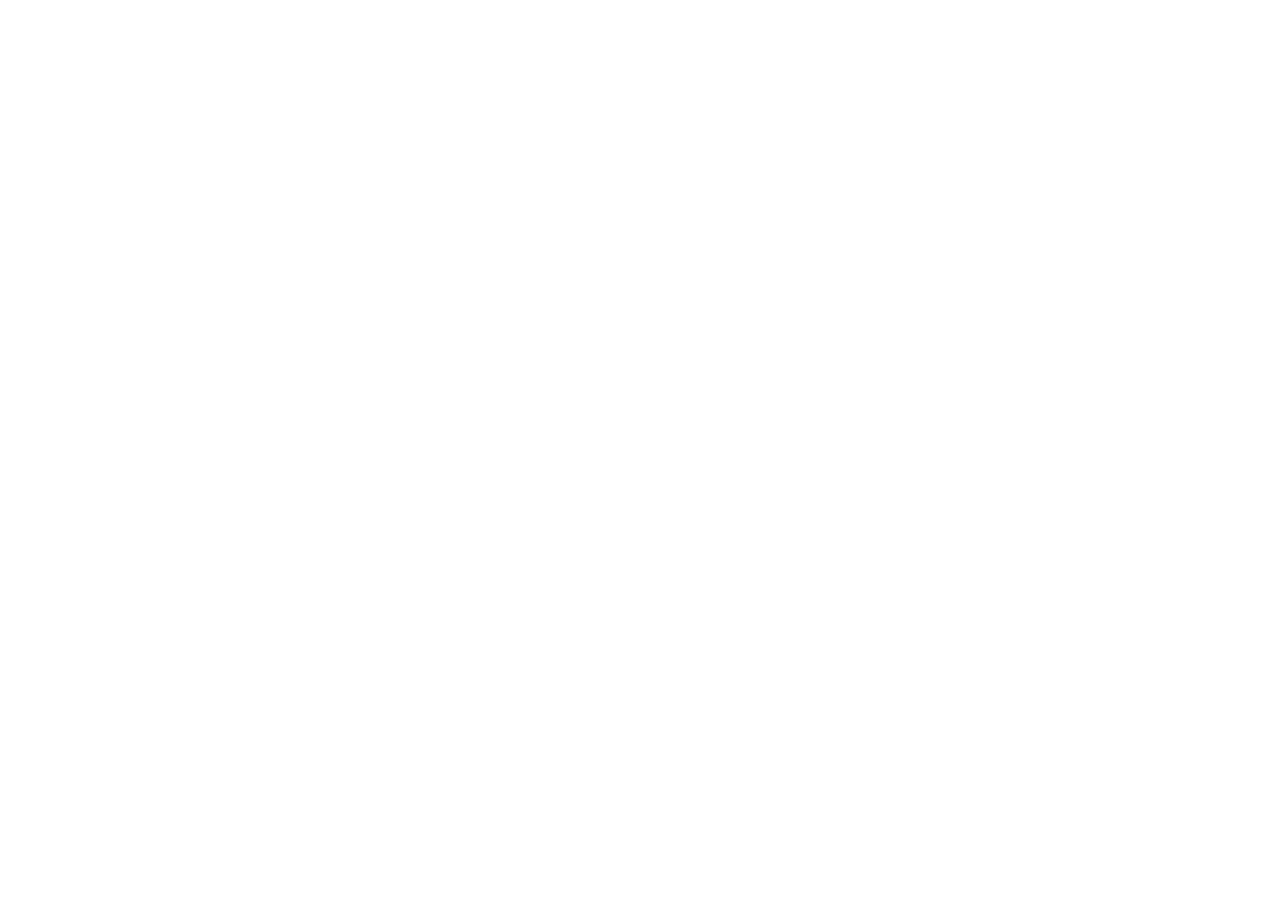
==== portfolio/index.html @ 8bc59401 "init: start task portfolio" ====
<!DOCTYPE html>
<html lang="en">
<head>
  <meta charset="UTF-8">
  <meta http-equiv="X-UA-Compatible" content="IE=edge">
  <meta name="viewport" content="width=device-width, initial-scale=1.0">
  <title>portfolio</title>
  <link rel="icon" href="assets/img/logo.ico">
</head>
<body>
  
  <script src="./index.js"></script>
</body>
</html>
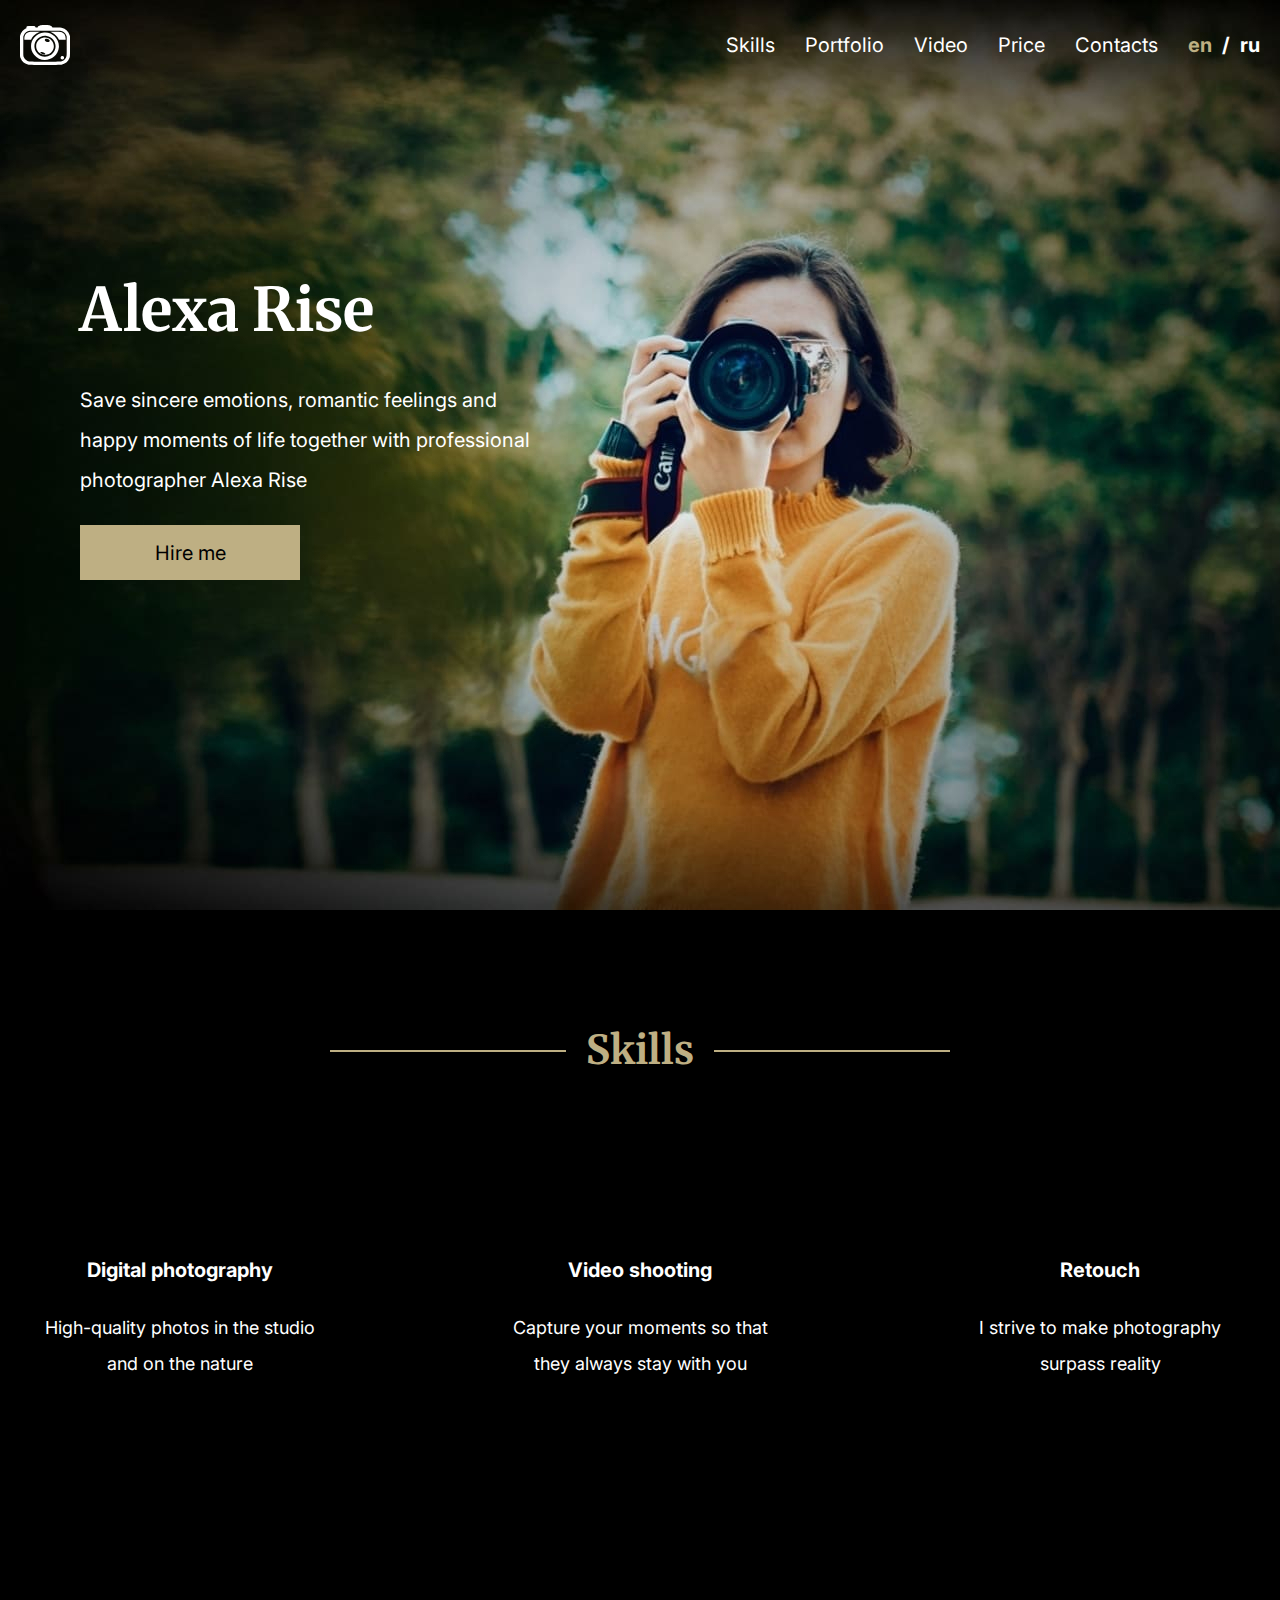
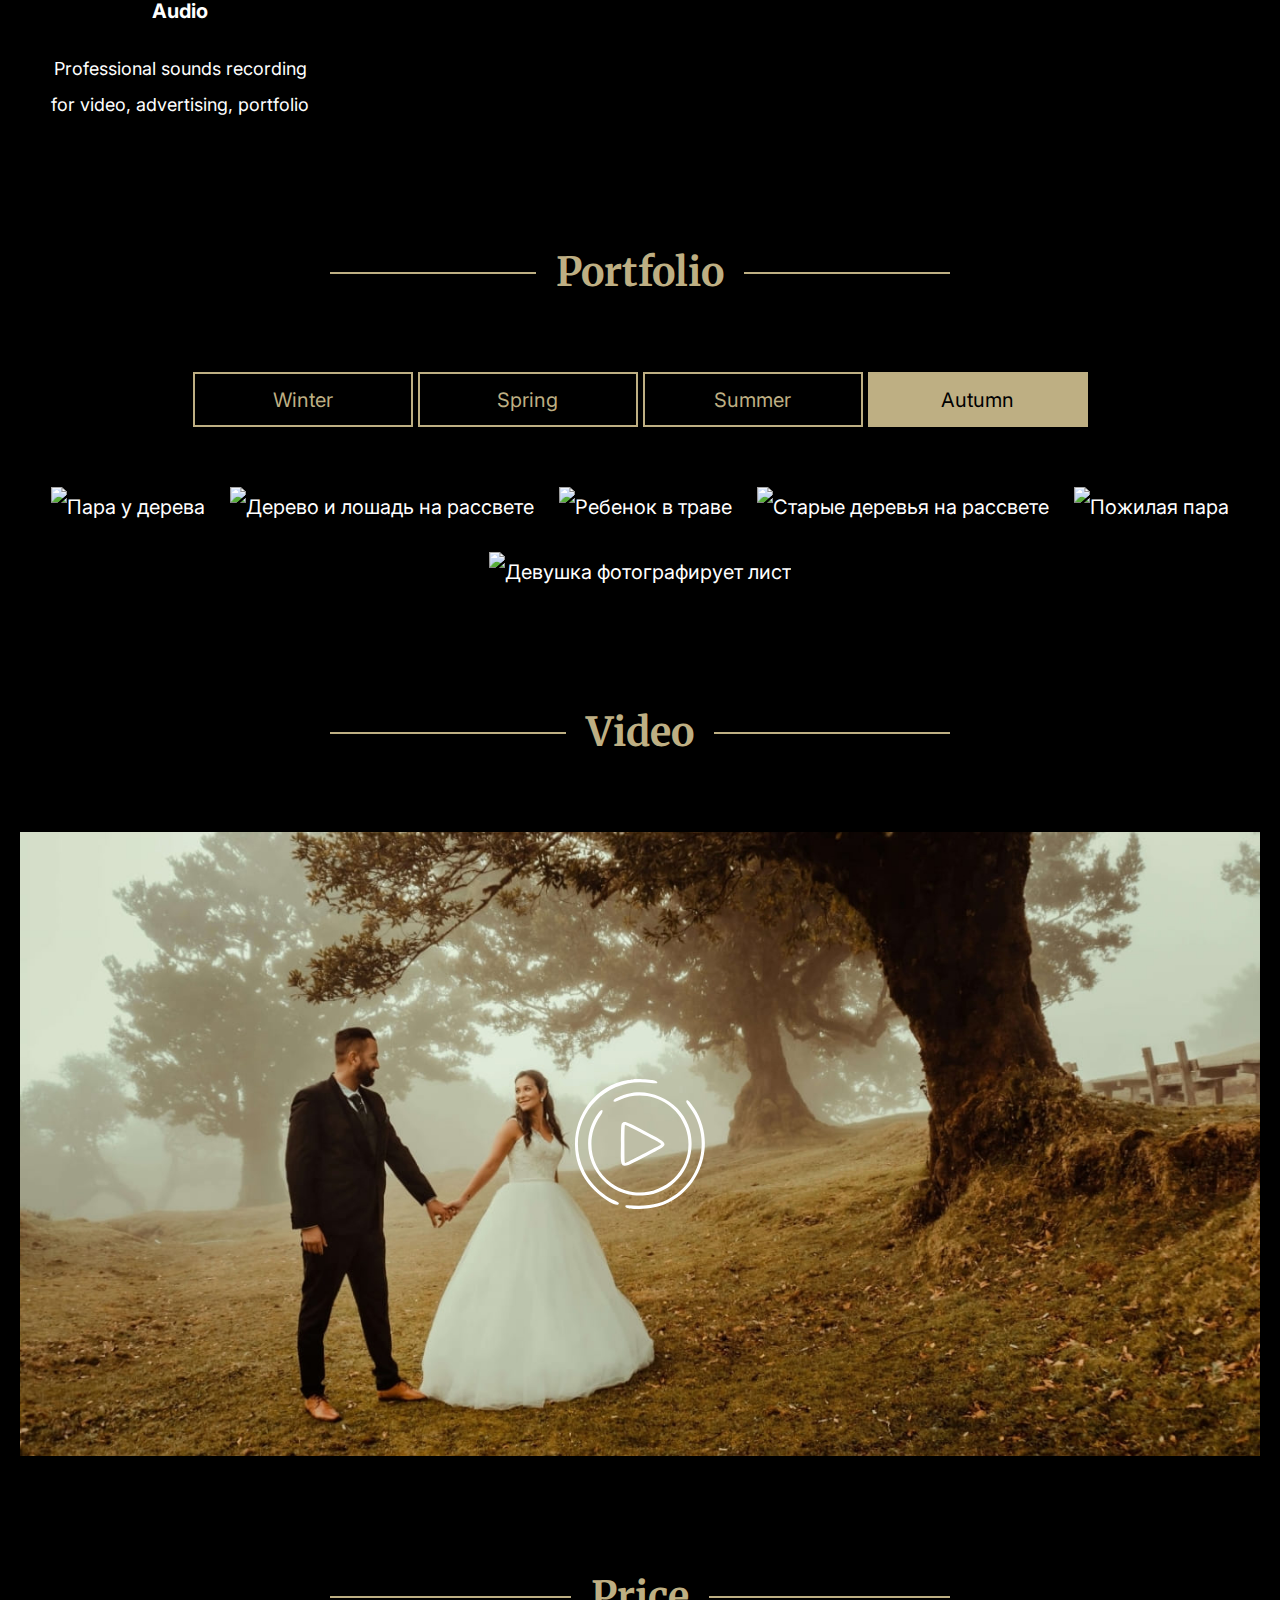
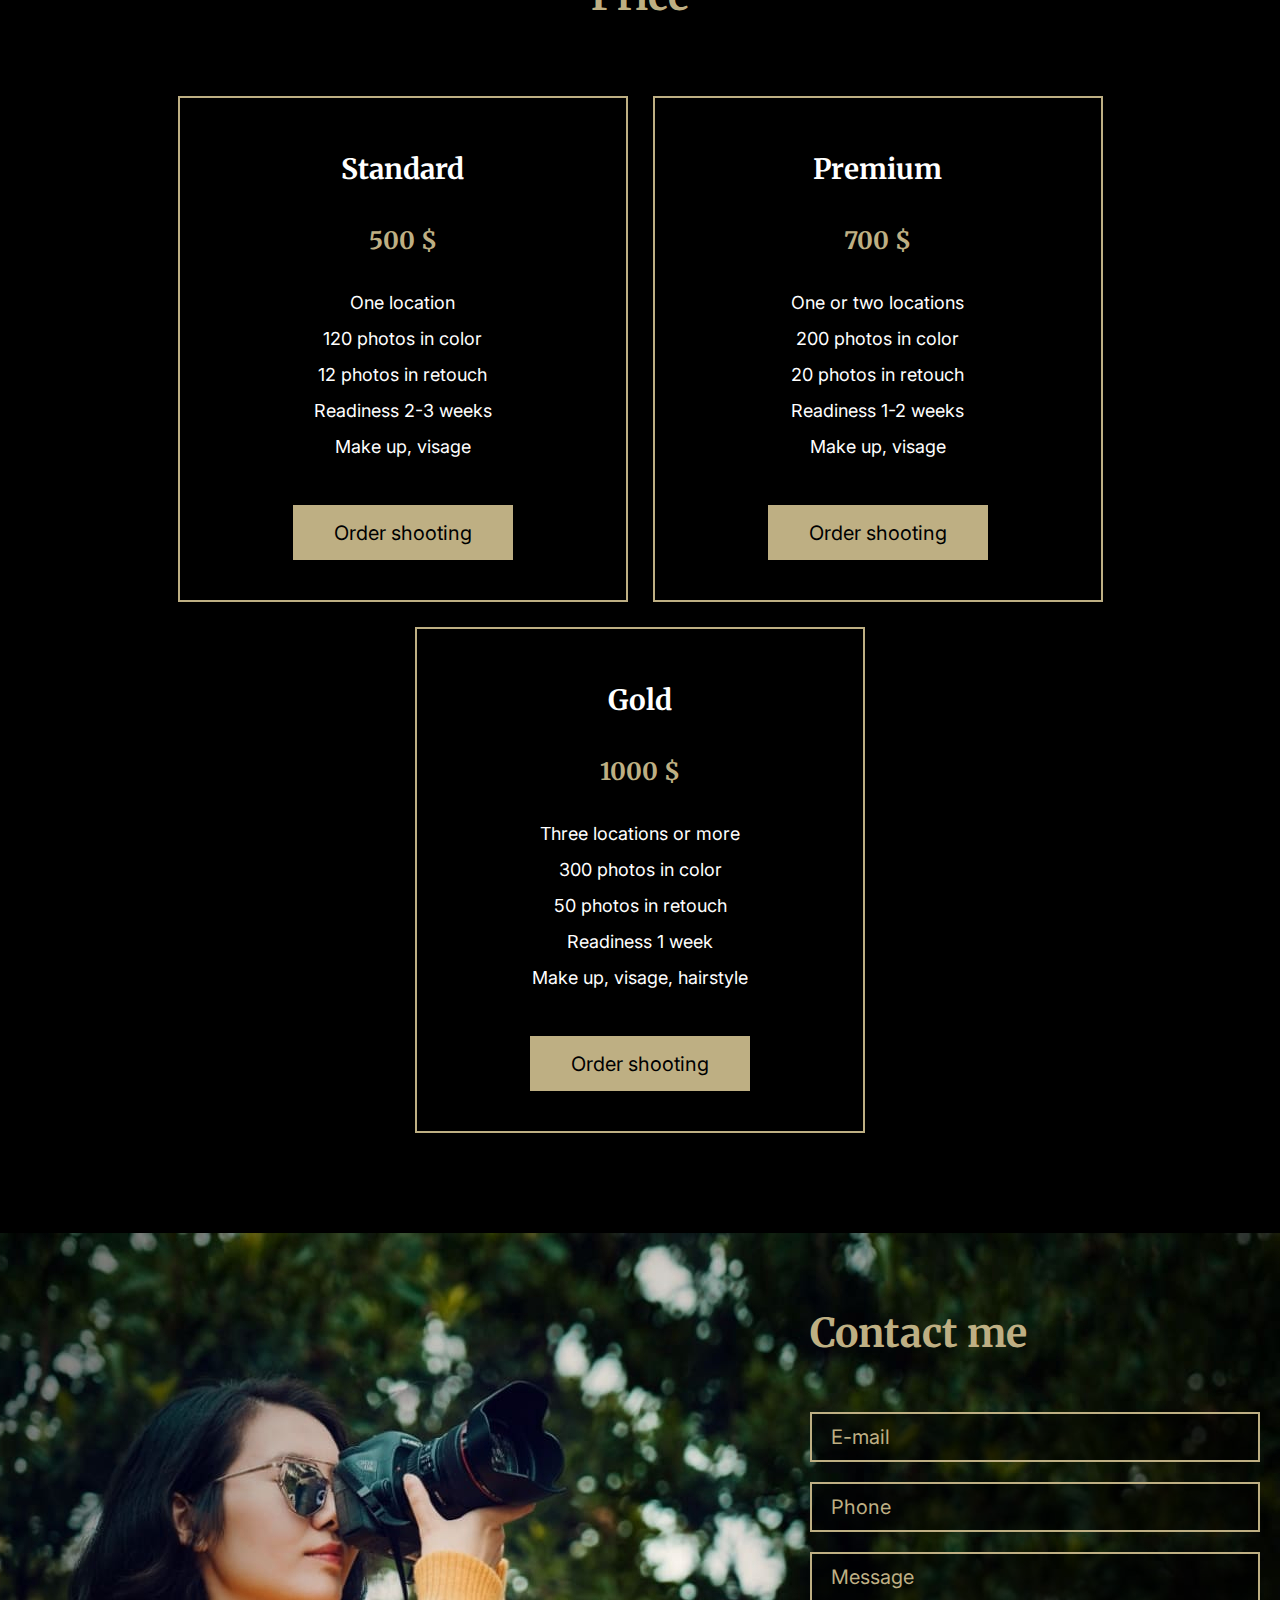
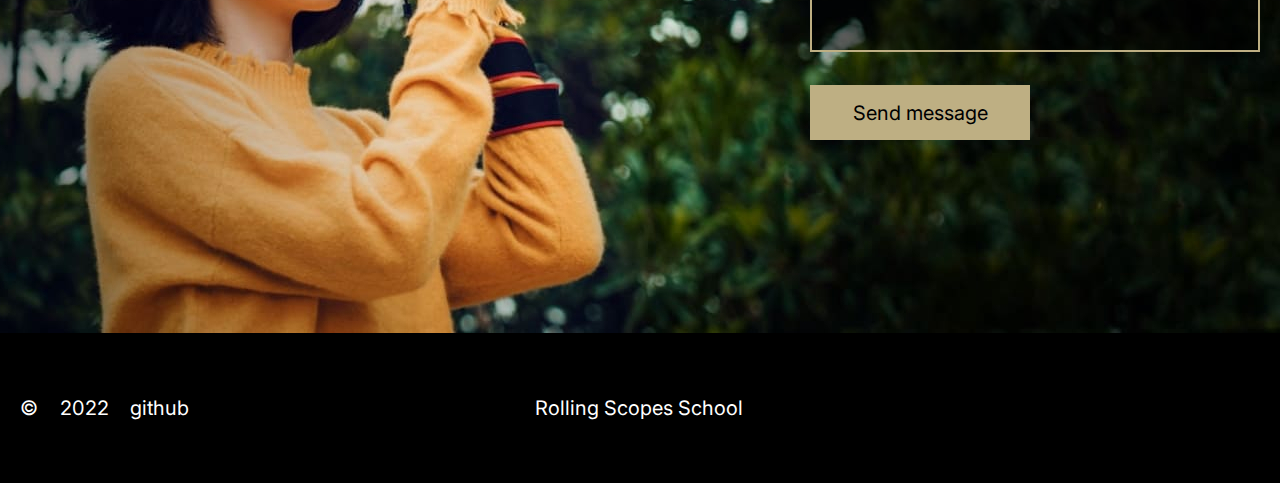
==== commit b7be26cf: "Merge pull request #3 from rolling-scopes-school/portfolio-part2" ====
--- a/portfolio/index.html
+++ b/portfolio/index.html
@@ -5,9 +5,167 @@
   <meta http-equiv="X-UA-Compatible" content="IE=edge">
   <meta name="viewport" content="width=device-width, initial-scale=1.0">
   <title>portfolio</title>
-  <link rel="icon" href="assets/img/logo.ico">
+  <link rel="icon" href="assets/img/favicon.ico">
+  <link rel="preconnect" href="https://fonts.googleapis.com">
+  <link rel="preconnect" href="https://fonts.gstatic.com" crossorigin>
+  <link href="https://fonts.googleapis.com/css2?family=Inter:wght@400;700&family=Merriweather:wght@400;700&display=swap" rel="stylesheet">
+  <link rel="stylesheet" href="./normalize.css">
+  <link rel="stylesheet" href="./style.css">
 </head>
 <body>
+  <header class="header">
+    <div class="container">
+      <svg class="icon" aria-label="Логотип">
+        <path d="M20.4506 5.25918C19.0919 5.69691 17.9456 6.47652 17.6601 7.15634L17.5398 7.4419L15.6561 7.43301L15.4116 6.93006C15.2253 6.54668 15.063 6.3708 14.7263 6.18701L14.2864 5.94591H11.1062C6.93498 5.94591 6.40895 6.15341 6.40895 7.80355V8.26796L5.69955 8.61478C3.08441 9.8924 1.03538 12.416 0.225789 15.3546L0.000346207 16.1748V26.2584C0.000346207 37.2698 -0.0327188 36.5584 0.547422 38.1166C1.84798 41.6086 4.86291 44.1352 8.54916 44.8258C9.78859 45.0581 40.2114 45.0581 41.4508 44.8258C45.1371 44.1362 48.152 41.6096 49.4526 38.1166C50.0327 36.5584 49.9997 37.2698 49.9997 26.2584V16.1748L49.7832 15.4031C48.649 11.3647 45.7433 8.61182 41.6342 7.67905C41.02 7.53972 40.2134 7.50514 36.6765 7.46858L32.4532 7.42412L32.3369 7.14745C32.0504 6.46565 30.8209 5.64553 29.4663 5.23349C28.3992 4.9084 21.4756 4.92816 20.4506 5.25918ZM40.0601 10.8222C43.053 11.1256 45.3856 12.9526 46.3976 15.7874L46.6731 16.5591L46.7012 25.871C46.7332 36.5189 46.7653 36.0218 45.9236 37.7342C44.9758 39.662 43.064 41.1205 40.9288 41.5453C39.7856 41.7726 10.2114 41.7726 9.07118 41.5453C6.91594 41.1145 5.0112 39.6284 4.00923 37.5949C3.24473 36.0426 3.26677 36.4072 3.29883 25.871L3.32689 16.5591L3.63149 15.7163C4.60841 13.0168 6.9961 11.1167 9.77356 10.8291C10.9589 10.7066 38.8517 10.6997 40.0601 10.8212V10.8222ZM9.51706 11.8884C6.37889 12.3419 4.35391 14.8942 4.35391 18.398V19.6954H11.0661L11.2915 19.2369C12.2845 17.2123 14.2844 15.0167 16.4357 13.5869C17.2402 13.0524 19.3614 11.9763 19.6109 11.9763C19.669 11.9763 19.7161 11.9328 19.7161 11.8795C19.7161 11.7609 10.3457 11.7678 9.51706 11.8874V11.8884ZM30.2839 11.8548C30.2839 11.9002 30.4492 11.9951 30.6506 12.0652C33.7206 13.1294 37.462 16.4702 38.7385 19.2863L38.9249 19.6964H45.6471V18.399C45.6471 15.1284 44.1341 12.9842 41.1462 12.0168C40.5581 11.8261 30.2849 11.674 30.2849 11.8558L30.2839 11.8548ZM24.0707 12.5178C12.6663 13.6156 7.13237 25.9748 14.0931 34.7976C21.7892 44.5512 37.8768 39.7015 38.8858 27.3236C39.5611 19.0343 32.2528 11.7313 24.0707 12.5178ZM26.6638 15.9455C33.2327 16.8753 37.3277 23.963 34.8278 30.0774C31.9482 37.1216 22.708 38.9279 17.4136 33.4804C10.3908 26.2544 16.5819 14.5187 26.6638 15.9455ZM23.8723 17.5719C17.9617 18.395 14.553 24.3474 16.8885 29.7701C19.5698 35.9942 28.5605 36.7659 32.376 31.1001C36.5512 24.9007 31.2949 16.5394 23.8723 17.5719ZM27.7168 18.9098C28.8581 19.2596 29.7118 20.0768 29.7318 20.8366C29.7779 22.5886 26.2289 22.5332 25.0416 20.7635C24.1388 19.4187 25.747 18.3051 27.7168 18.9098ZM22.701 32.2552C23.7821 32.4805 25.3923 33.4557 25.3923 33.8846C25.3923 34.8865 21.7581 34.2393 20.697 33.0486C19.9636 32.2246 20.8564 31.8708 22.701 32.2552ZM41.9128 35.9991C39.8938 36.6167 40.2846 39.3863 42.3897 39.3794C44.5309 39.3725 44.6902 36.2629 42.564 35.9734C42.3486 35.9438 42.056 35.9556 41.9128 36.0001V35.9991Z" fill=""></path>
+      </svg>
+      <nav class="nav">
+        <ul class="nav-list">
+          <li class="nav-item"><a href="#skills">Skills</a></li>
+          <li class="nav-item"><a href="#portfolio">Portfolio</a></li>
+          <li class="nav-item"><a href="#video">Video</a></li>
+          <li class="nav-item"><a href="#price">Price</a></li>
+          <li class="nav-item"><a href="#contacts">Contacts</a></li>
+        </ul>
+      </nav>
+      <div class="hamburger" id="hamburger">
+        <span class="line"></span>
+        <span class="line"></span>
+        <span class="line"></span>
+      </div>
+      <div class="switcher-languages">
+        <span class="switcher is-active">en</span> <span class="slash">/</span> <span class="switcher">ru</span>
+      </div>
+    </div>
+  </header>
+
+  <main class="main">
+      <section class="container hero">
+        <h1>Alexa Rise</h1>
+        <p>Save sincere emotions, romantic feelings and happy moments of life together with professional photographer Alexa Rise</p>
+        <button class="button button-light">Hire me</button>
+      </section>
+      <section class="container skills" id="skills">
+          <h2 class="section-title"><span>Skills</span></h2>
+          <ul class="skills-list">
+            <li class="skills-item">
+              <h3>Digital photography</h3>
+              <p>High-quality photos in the studio and on the nature</p>
+            </li>
+            <li class="skills-item">
+              <h3>Video shooting</h3>
+              <p>Capture your moments so that they always stay with you</p>
+            </li>
+            <li class="skills-item">
+              <h3>Retouch</h3>
+              <p>I strive to make photography surpass reality</p>
+            </li>
+            <li class="skills-item">
+              <h3>Audio</h3>
+              <p>Professional sounds recording for video, advertising, portfolio</p>
+            </li>
+          </ul>
+        
+      </section>
+      <section class="container portfolio" id="portfolio">
+          <h2 class="section-title"><span>Portfolio</span></h2>
+          <div class="buttons">
+            <button class="button button-dark">Winter</button>
+            <button class="button button-dark">Spring</button>
+            <button class="button button-dark">Summer</button>
+            <button class="button button-dark is-active">Autumn</button>
+          </div>
+          <div class="photos">
+            <img src="./assets/img/portfolio-img-1.jpg" alt="Пара у дерева">
+            <img src="./assets/img/portfolio-img-2.jpg" alt="Дерево и лошадь на рассвете">
+            <img src="./assets/img/portfolio-img-3.jpg" alt="Ребенок в траве">
+            <img src="./assets/img/portfolio-img-4.jpg" alt="Старые деревья на рассвете">
+            <img src="./assets/img/portfolio-img-5.jpg" alt="Пожилая пара">
+            <img src="./assets/img/portfolio-img-6.jpg" alt="Девушка фотографирует лист">
+          </div>
+      </section>
+      <section class="video" id="video">
+        <div class="container">
+          <h2 class="section-title"><span>Video</span></h2>
+        </div>
+        <div class="video-player">
+          <img src="./assets/img/video-player.jpg" alt="Обложка свадебного видео">
+          <button class="video-button"></button>
+        </div>
+      </section>
+      <section class="container price" id="price">
+          <h2 class="section-title"><span>Price</span></h2>
+          <ul class="price-list">
+            <li class="price-item">
+              <h3>Standard</h3>
+              <span>500 $</span>
+              <div class="price-item-disclaimer">
+                <p>One location</p>
+                <p>120 photos in color</p>
+                <p>12 photos in retouch</p>
+                <p>Readiness 2-3 weeks</p>
+                <p>Make up, visage</p>
+              </div>
+              <button class="button button-light">Order shooting</button>
+            </li>
+            <li class="price-item">
+              <h3>Premium</h3>
+              <span>700 $</span>
+              <div class="price-item-disclaimer">
+                <p>One or two locations</p>
+                <p>200 photos in color</p>
+                <p>20 photos in retouch</p>
+                <p>Readiness 1-2 weeks</p>
+                <p>Make up, visage</p>
+              </div>
+              <button class="button button-light">Order shooting</button>
+            </li>
+            <li class="price-item">
+              <h3>Gold</h3>
+              <span>1000 $</span>
+              <div class="price-item-disclaimer">
+                <p>Three locations or more</p>
+                <p>300 photos in color</p>
+                <p>50 photos in retouch</p>
+                <p>Readiness 1 week</p>
+                <p>Make up, visage, hairstyle</p>
+              </div>
+              <button class="button button-light">Order shooting</button>
+            </li>
+          </ul>
+      </section>
+      <section class="container contacts" id="contacts">
+        <div class="contacts-wrapper">
+          <h2 class="section-title">Contact me</h2>
+          <form action="#">
+            <p>
+              <input type="email" placeholder="E-mail">
+            </p>
+            <p>
+              <input type="tel" placeholder="Phone">
+            </p>
+            <p>
+              <textarea placeholder="Message"></textarea>
+            </p>
+            <p>
+              <button class="button button-light" type="submit">Send message</button>
+            </p>
+          </form>
+        </div>
+      </section>
+  </main>
+
+  <footer class="footer">
+    <div class="container">
+      <p class="copyright"><span>©</span> <span>2022</span> <span><a href="https://github.com/thedreamwalker/">github</a></span></p>
+      <p class="school-link"><a href="https://rs.school/js-stage0/">Rolling Scopes School</a></p>
+      <ul class="social-link-list">
+        <li class="social-link-item link-instagram"><a href="#" aria-label="Инстаграм"></a></li>
+        <li class="social-link-item link-facebook"><a href="#" aria-label="Фейсбук"></a></li>
+        <li class="social-link-item link-twitter"><a href="#" aria-label="Твиттер"></a></li>
+        <li class="social-link-item link-pinterest"><a href="#" aria-label="Пинтерест"></a></li>
+      </ul>
+    </div>
+  </footer>
   
   <script src="./index.js"></script>
 </body>
--- a/portfolio/style.css
+++ b/portfolio/style.css
@@ -0,0 +1,835 @@
+:root {
+  --background-basic-color: rgb(0, 0, 0);
+  --text-basic-color: rgb(255, 255, 255);
+  --decorate-hover-color: rgb(190, 175, 131);
+  --background-input-color: rgb(0, 0, 0, 0.5);
+}
+
+html {
+  scroll-behavior: smooth; 
+}
+
+* {
+  box-sizing: border-box;
+}
+
+ul {
+  margin: 0;
+  padding: 0;
+}
+
+h1,
+h2,
+h3,
+p {
+  margin: 0;
+}
+
+body {
+  min-height: 100vh;
+  margin: 0; 
+  padding: 0;
+  display: flex;
+  flex-direction: column;
+  justify-content: space-between;
+  background-color: var(--background-basic-color);
+  font-family: "Inter", sans-serif;
+  font-style: normal;
+  font-weight: normal;
+  font-size: 20px;
+  line-height: 40px;
+  color: var(--text-basic-color);
+}
+
+.container {
+  max-width: 1440px;
+  margin: 0 auto;
+  padding: 0 20px;
+}
+
+.header .container {
+  display: flex;
+  align-items: center;
+  padding-top: 20px;
+  padding-bottom: 20px;
+  background-image: url('./assets/img/bg.jpg');
+  background-position: center 0px;
+  background-repeat: no-repeat;
+}
+
+.header svg {
+  margin-right: auto;
+}
+
+.header .icon {
+  width: 50px;
+  height: 50px;
+  fill: var(--text-basic-color);
+}
+  
+.header .icon:hover {
+  fill: var(--decorate-hover-color);
+}
+
+
+.nav-list {
+  display: flex;
+  flex-wrap: wrap;
+  list-style: none;
+}
+
+.nav-list li {
+  margin-right: 30px;
+}
+
+.nav-list a {
+  color: var(--text-basic-color);
+  text-decoration: none;
+  transition: color .4s;
+  line-height: 50px;
+}
+
+.nav-list a:hover {
+  color: var(--decorate-hover-color);
+}
+
+.hamburger {
+  display: none;
+  margin: 0 4px 0 20px;
+}
+
+.hamburger .line {
+  width: 50px;
+  height: 3px;
+  background-color: var(--text-basic-color);
+  display: block;
+  margin: 9.5px auto;
+  -webkit-transition: all 0.3s ease-in-out;
+  -o-transition: all 0.3s ease-in-out;
+  transition: all 0.3s ease-in-out;
+}
+
+.hamburger:hover {
+  cursor: pointer;
+}
+
+#hamburger {
+  -webkit-transition: all 0.3s ease-in-out;
+  -o-transition: all 0.3s ease-in-out;
+  transition: all 0.3s ease-in-out;
+}
+
+#hamburger.is-active {
+  position: fixed;
+  right: 60px;
+  top: 20px;
+  animation: smallbig 0.6s forwards;
+}
+
+@keyframes smallbig {
+  0%, 100%{
+    -webkit-transform: scale(1);
+    -ms-transform: scale(1);
+    -o-transform: scale(1);
+    transform: scale(1);
+  }
+
+  50% {
+    -webkit-transform: scale(0);
+    -ms-transform: scale(0);
+    -o-transform: scale(0);
+    transform: scale(0);
+  }
+}
+
+#hamburger.is-active .line:nth-child(1),
+#hamburger.is-active .line:nth-child(2),
+#hamburger.is-active .line:nth-child(3) {
+  -webkit-transition-delay: 0.2s;
+  -o-transition-delay: 0.2s;
+  transition-delay: 0.2s;
+}
+
+#hamburger.is-active .line:nth-child(2) {
+  opacity: 0;
+}
+
+#hamburger.is-active .line:nth-child(1) {
+  -webkit-transform: translateY(13px) rotate(45deg);
+  -ms-transform: translateY(13px) rotate(45deg);
+  -o-transform: translateY(13px) rotate(45deg);
+  transform: translateY(13px) rotate(45deg);
+}
+
+#hamburger.is-active .line:nth-child(3) {
+  -webkit-transform: translateY(-13px) rotate(-45deg);
+  -ms-transform: translateY(-13px) rotate(-45deg);
+  -o-transform: translateY(-13px) rotate(-45deg);
+  transform: translateY(-13px) rotate(-45deg);
+}
+
+.switcher-languages {
+  font-style: normal;
+  font-weight: bold;
+  font-size: 20px;
+  line-height: 50px;
+  text-align: center;
+}
+
+.switcher-languages .slash {
+  padding: 0 5px;
+}
+
+.switcher {
+  transition: all .4s;
+  cursor: pointer;
+}
+
+.switcher:hover {
+  color: var(--decorate-hover-color);
+}
+
+.switcher-languages .is-active {
+  color: var(--decorate-hover-color);
+}
+
+.switcher-languages .is-active:hover {
+  color: var(--text-basic-color);
+}
+
+.hero {
+  min-height: 820px;
+  padding: 160px 80px 60px 80px;
+  background-image: url('./assets/img/bg.jpg');
+  background-repeat: no-repeat;
+  background-position: center -90px;
+}
+
+.hero h1 {
+  margin-bottom: 10px;
+  font-family: 'Merriweather', serif;
+  font-style: normal;
+  font-size: 60px;
+  line-height: 120px;
+  font-weight: 700;
+}
+
+.hero p {
+  max-width: 470px;
+  margin-bottom: 25px;
+  font-size: 20px;
+  line-height: 40px;
+}
+
+.button {
+  width: 220px;
+  padding: 6px 10px 5px;
+  font-family: inherit;
+  font-style: normal;
+  font-weight: normal;
+  font-size: 20px;
+  line-height: 40px;
+  text-align: center;
+  border: 2px solid var(--decorate-hover-color);
+  cursor: pointer;
+  transition: all .4s;
+}
+
+.button-light {
+  color: var(--background-basic-color);
+  background-color: var(--decorate-hover-color);
+}
+
+.button-light:hover {
+  color: var(--text-basic-color);
+}
+
+.button-dark {
+  color: var(--decorate-hover-color);
+  background-color: transparent;
+}
+
+.button-dark:hover {
+  color: var(--text-basic-color);
+}
+
+.section-title-line {
+  width: 50%;
+  margin: 0 auto;
+}
+
+.section-title {
+  position: relative;
+  width: 50%;
+  margin: 0 auto;
+  margin-bottom: 60px;
+  font-family: 'Merriweather', serif;
+  font-style: normal;
+  font-weight: 700;
+  font-size: 40px;
+  line-height: 80px;
+  text-align: center;
+  color: var(--decorate-hover-color);
+  overflow: hidden;
+}
+
+.skills .section-title::before,
+.portfolio .section-title::before,
+.video .section-title::before, 
+.price .section-title::before {
+  content: "";
+  position: absolute;
+  width: 100%;
+  height: 2px;
+  top: 50%;
+  left: 0;
+  background-color: var(--decorate-hover-color);
+}
+
+.section-title span {
+  position: relative;
+  padding: 0 20px;
+  background-color: var(--background-basic-color);
+  z-index: 1;
+}
+
+.skills {
+  padding-top: 100px;
+}
+
+.skills-list {
+  display: flex;
+  justify-content: space-between;
+  list-style: none;
+  text-align: center;
+  flex-wrap: wrap;
+}
+
+.skills-item {
+  position: relative;
+  max-width: 320px;
+  margin-bottom: 101px;
+  padding: 100px 20px 8px 20px;
+}
+
+.skills-item::before {
+  content: "";
+  position: absolute;
+  height: 50px;
+  top: 0;
+  right: 0;
+  left: 0;
+  margin: auto;
+  fill: var(--decorate-hover-color);
+}
+
+.skills-item:nth-child(4n+1)::before {
+  width: 62px;
+  background-image: url(./assets/svg/camera.svg);
+}
+
+.skills-item:nth-child(4n+2)::before {
+  width: 60px;
+  background-image: url(./assets/svg/video.svg);
+}
+
+.skills-item:nth-child(4n+3)::before {
+  width: 66px;
+  background-image: url(./assets/svg/image.svg);
+}
+
+.skills-item:nth-child(4n+4)::before {
+  width: 32px;
+  background-image: url(./assets/svg/mic.svg);
+}
+
+.skills-item h3 {
+  margin-bottom: 20px;
+  font-weight: bold;
+  font-size: 20px;
+  line-height: 40px;
+  color: var(--text-basic-color);
+}
+
+.skills-item p {
+  font-size: 18px;
+  line-height: 36px;
+}
+
+.portfolio {
+  text-align: center;
+  margin-bottom: 100px;
+}
+
+.portfolio .buttons {
+  display: flex;
+  flex-wrap: wrap;
+  gap: 5px;
+  justify-content: center;
+  margin-bottom: 60px;
+}
+
+.portfolio .buttons .is-active {
+  color: var(--background-basic-color);
+  background-color: var(--decorate-hover-color);
+}
+
+.portfolio .buttons .is-active:hover {
+  color: var(--text-basic-color);
+}
+
+.photos {
+  display: flex;
+  justify-content: center;
+  flex-wrap: wrap;
+  gap: 25px;
+}
+
+.video {
+  margin-bottom: 100px;
+}
+
+.video-player {
+  max-width: 1440px;
+  margin: 0 auto;
+  padding: 0 20px;
+  display: flex;
+  position: relative;
+}
+
+.video-player img {
+  width: 100%;
+}
+
+.video-button {
+  position: absolute;
+  width: 130px;
+  height: 130px;
+  top: 0;
+  left: 0;
+  bottom: 0;
+  right: 0;
+  margin: auto;
+  background-color: transparent;
+  border: none;
+  cursor: pointer;
+  
+}
+
+.video-button::before {
+  content: "";
+  position: absolute;
+  width: 130px;
+  height: 130px;
+  top: 0;
+  left: 0;
+  bottom: 0;
+  right: 0;
+  margin: auto;
+  background-image: url(./assets/svg/Play_hover.svg);
+  transition: all .4s;
+}
+
+.video-button:hover::before {
+  filter: invert(22%) sepia(22%) saturate(458%) hue-rotate(7deg) brightness(87%) contrast(89%);
+}
+
+.price {
+  margin-bottom: 100px;
+}
+
+.price-list {
+  display: flex;
+  justify-content: center;
+  gap: 25px;
+  flex-wrap: wrap;
+  text-align: center;
+  list-style: none;
+}
+
+.price-item {
+  min-width: 450px;
+  padding: 43px 43px 40px;
+  border: 2px solid var(--decorate-hover-color);
+}
+
+.price h3 {
+  font-family: 'Merriweather', serif;
+  font-weight: bold;
+  font-size: 28px;
+  line-height: 56px;
+  margin-bottom: 20px;
+}
+
+.price-item span {
+  font-family: 'Merriweather', serif;
+  font-weight: bold;
+  font-size: 24px;
+  line-height: 48px;
+  color: var(--decorate-hover-color);
+}
+
+.price p {
+  font-size: 18px;
+  line-height: 36px;
+}
+
+.price-item-disclaimer {
+  margin: 20px 0 40px;
+}
+
+.contacts {
+  display: flex;
+  flex-direction: row-reverse;
+  min-height: 700px;
+  background-image: url('./assets/img/contacts.jpg');
+  background-size: auto 700px;
+  background-position: center top;
+}
+
+.contacts-wrapper {
+  display: flex;
+  flex-direction: column;
+  width: 450px;
+  padding-top: 60px;
+}
+
+.contacts .section-title {
+  width: 100%;
+  margin: 0 0 39px 0;
+  text-align: left;
+}
+
+.contacts input,
+.contacts textarea {
+  width: 100%;
+  margin-bottom: 20px;
+  padding: 3px 19px;
+  background-color: var(--background-input-color);
+  font-family: inherit;
+  font-size: 20px;
+  line-height: 40px;
+  color: var(--decorate-hover-color);
+  border: 2px solid var(--decorate-hover-color);
+}
+
+.contacts textarea {
+  height: 100px;
+  resize: none;
+}
+
+.contacts input::placeholder,
+.contacts textarea::placeholder {
+  font-family: inherit;
+  font-size: 20px;
+  line-height: 40px;
+  color: var(--decorate-hover-color);
+}
+
+.footer .container {
+  display: flex;
+  justify-content: space-between;
+  align-items: center;
+  min-height: 150px;
+  padding: 50px 20px;
+}
+
+.footer .container .copyright {
+  display: flex;
+  justify-content: space-between;
+  width: 182px;
+  margin-right: 24px;
+  padding-right: 13px;
+}
+
+.social-link-list {
+  display: flex;
+  list-style: none;
+}
+
+.social-link-item {
+  position: relative;
+  width: 32px;
+  height: 32px;
+  margin-left: 20px;
+}
+
+.social-link-item::before {
+  content: "";
+  position: absolute;
+  width: 32px;
+  height: 32px;
+  top: 0;
+  left: 0;
+}
+
+.link-instagram::before {
+  background-image: url(./assets/svg/inst.svg);
+}
+
+.link-facebook::before {
+  background-image: url(./assets/svg/fb.svg);
+}
+
+.link-twitter::before {
+  background-image: url(./assets/svg/tw.svg);
+}
+
+.link-pinterest::before {
+  background-image: url(./assets/svg/pinterest.svg);
+}
+
+.social-link-item:hover::before {
+  filter: invert(22%) sepia(22%) saturate(458%) hue-rotate(7deg) brightness(87%) contrast(89%);
+}
+
+.footer a {
+  color: var(--text-basic-color);
+  text-decoration: none;
+  transition: all .4s;
+}
+
+.footer a:hover {
+  color: var(--decorate-hover-color);
+}
+
+@media (max-width: 768px) {
+
+  .header .container {
+    padding: 20px 60px;
+    background-image: url('./assets/img/bg.jpg');
+    background-position: -5px -30px;
+    background-repeat: no-repeat;
+    background-size: auto 620px;
+  }
+
+  .nav-list {
+    display: block;
+    flex-direction: column;
+    flex-wrap: nowrap;
+    position: fixed;
+    right: -620px;
+    top: 0;
+    width: 620px;
+    height: 100%;
+    padding: 134px 127px;
+    background-color: var(--background-basic-color);
+    z-index: 2;
+    transition: all .9s ease-in-out;
+    transition-delay: .2s;
+  }
+
+
+  .nav .is-active {
+    right: 0;
+    transition: all .9s ease-in-out;
+  }
+
+  .nav-list li {
+    margin-bottom: 15px;
+}
+
+  .nav-list a {
+    font-size: 34px;
+    line-height: 73px;
+  }
+
+  .switcher-languages {
+    margin-right: 75px;
+  }
+
+  .switcher-languages .slash {
+    padding: 0 15px 0 5px;
+}
+
+  .hamburger {
+    display: block;
+    position: absolute;
+    right: 60px;
+    order: 3;
+    z-index: 3;
+  }
+
+  .hero {
+    min-height: 500px;
+    padding: 78px 60px 60px 60px;
+    background-position: -5px -120px;
+    background-size: auto 620px;
+  }
+
+  .hero h1 {
+    margin-bottom: 20px;
+    font-size: 32px;
+    line-height: 64px;
+    font-weight: 400;
+  }
+
+  .hero p {
+    max-width: 390px;
+    margin-bottom: 60px;
+    line-height: 24px;
+  }
+  
+  .section-title {
+    font-size: 32px;
+    line-height: 40px;
+    margin-bottom: 65px;
+  }
+
+  .skills {
+    margin-bottom: 105px;
+  }
+
+  .skills-list {
+    padding: 0 42px;
+  }
+
+  .skills-item {
+    max-width: 300px;
+    margin-bottom: 68px;
+    padding: 80px 10px 8px 10px;
+  }
+
+  .skills-item p {
+    line-height: 22px;
+  }
+
+  .portfolio .section-title {
+    margin-bottom: 69px;
+  }
+
+  .portfolio .buttons {
+    padding: 0 50px;
+  }
+
+  .video .section-title {
+    margin-bottom: 71px;
+  }
+
+  .video-player {
+    justify-content: center;
+    height: 418px;
+    padding: 0;
+    overflow: hidden;
+  }
+
+  .video-player img {
+    position: relative;
+    width: 106%;
+    left: 23px;
+  }
+  .video-button::before {
+    width: 65px;
+    height: 65px;
+  }
+
+  .price {
+    margin-bottom: 80px;
+  }
+
+  .price .section-title {
+    margin-bottom: 69px;
+  }
+
+  .price-list {
+    gap: 50px;
+  }
+
+  .price-item {
+    min-width: 420px;
+    padding: 42px 43px 40px;
+    ;
+}
+
+  .contacts {
+    min-height: 600px;
+    justify-content: center;
+    text-align: center;
+    background-size: auto 600px;
+  }
+
+  .contacts .section-title {
+    padding-top: 12px;
+    margin: 0 0 52px 0;
+    text-align: center;
+}
+
+.footer .container {
+  flex-direction: column;
+  align-items: center;
+  min-height: 190px;
+  padding: 20px 20px 35px;
+}
+
+.footer .container .copyright {
+  margin-right: 0;
+  padding-right: 7px;
+}
+
+.school-link {
+  padding-bottom: 15px;
+}
+
+.social-link-list {
+  justify-content: center;
+  gap: 20px;
+}
+
+.social-link-item {
+  margin: 0;
+}
+
+}
+
+@media (max-width: 767px) {
+  .video-player {
+    justify-content: center;
+    height: auto;
+    padding: 0;
+    overflow: hidden;
+  }
+
+  .video-player img {
+    position: relative;
+    width: 100%;
+    left: 0;
+  }
+}
+
+@media (max-width: 740px) {
+  .skills-list {
+    justify-content: center;
+  }
+}
+
+@media (max-width: 619px) {
+  .nav-list {
+    width: 100%;
+  }
+}
+
+@media (max-width: 500px) {
+  .header .container {
+    padding: 20px 40px;
+  }
+
+  .hamburger {
+    right: 40px;
+  }
+
+  .section-title {
+    font-size: 23px;
+    line-height: 32px;
+    margin-bottom: 65px;
+}
+
+  .photos img {
+    width: 100%;
+  }
+
+  .price-item {
+    min-width: 0;
+    padding: 42px 43px 40px;
+  }
+}
+
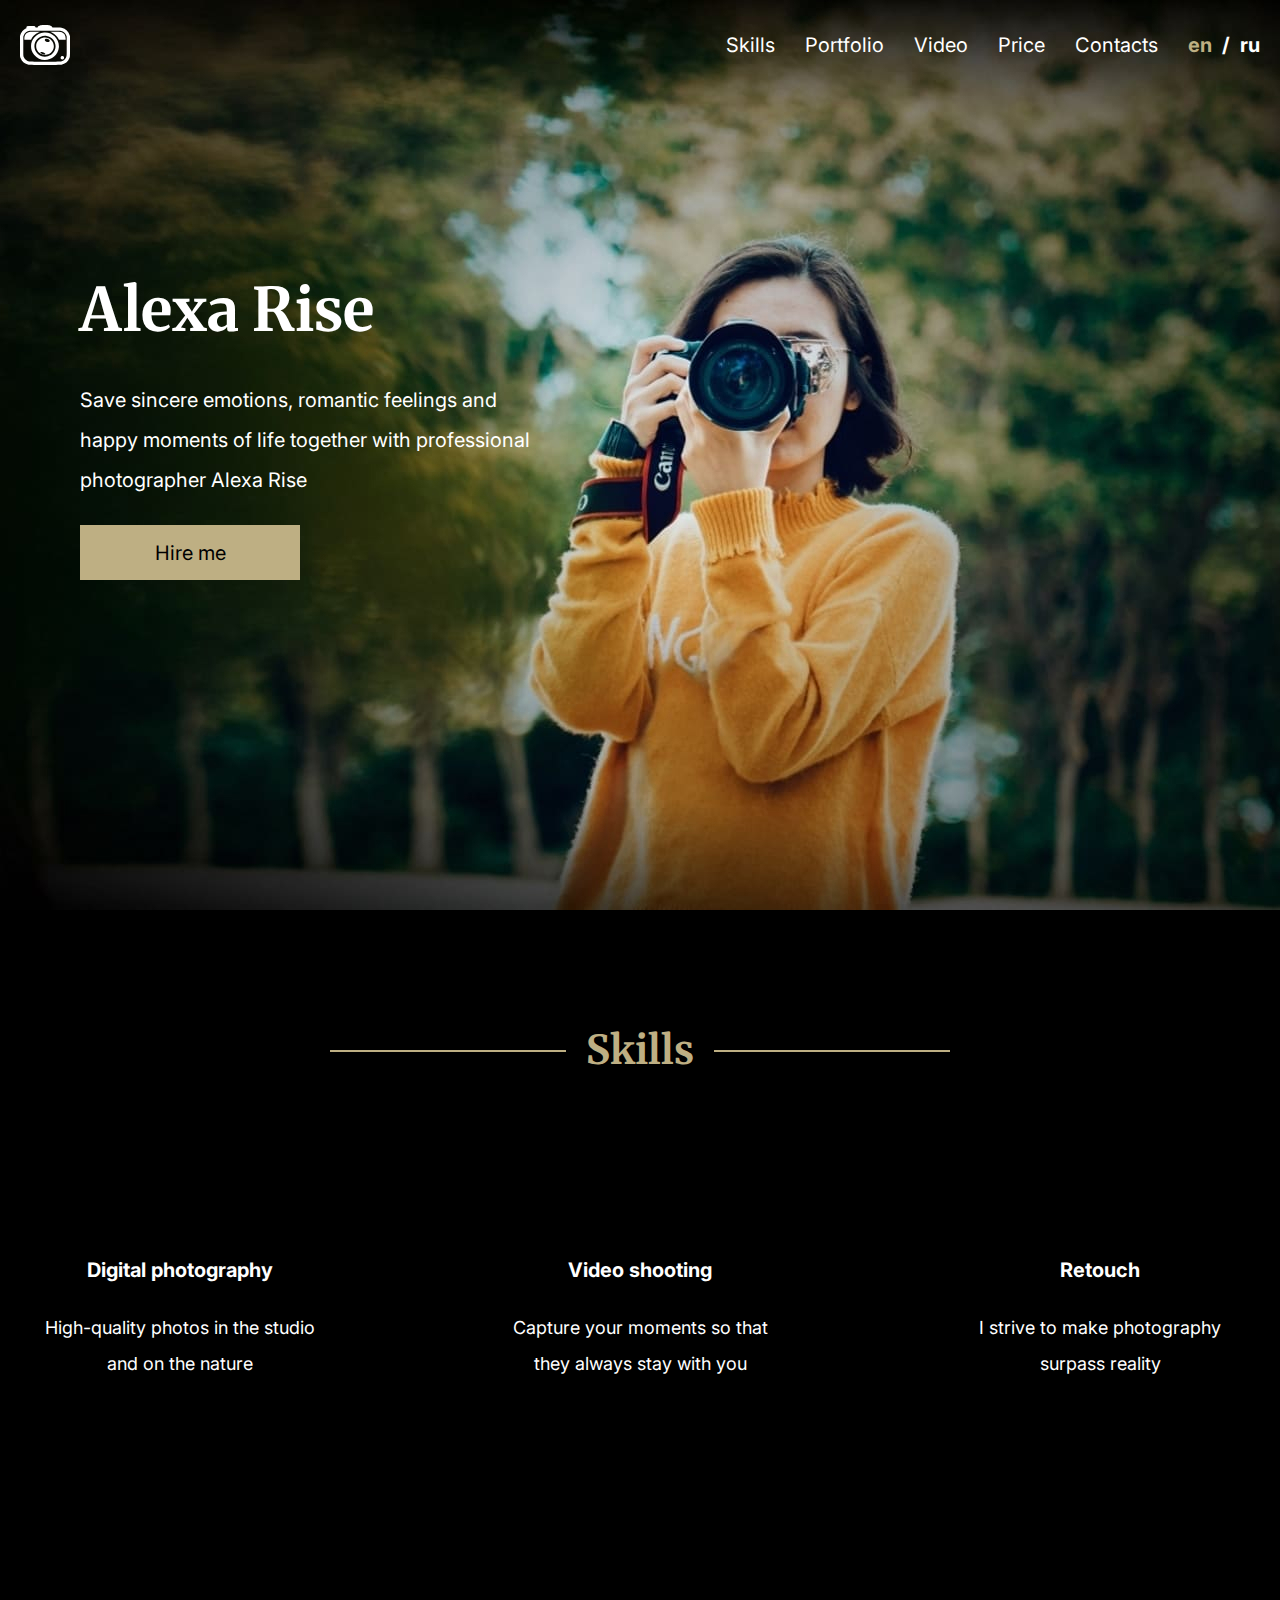
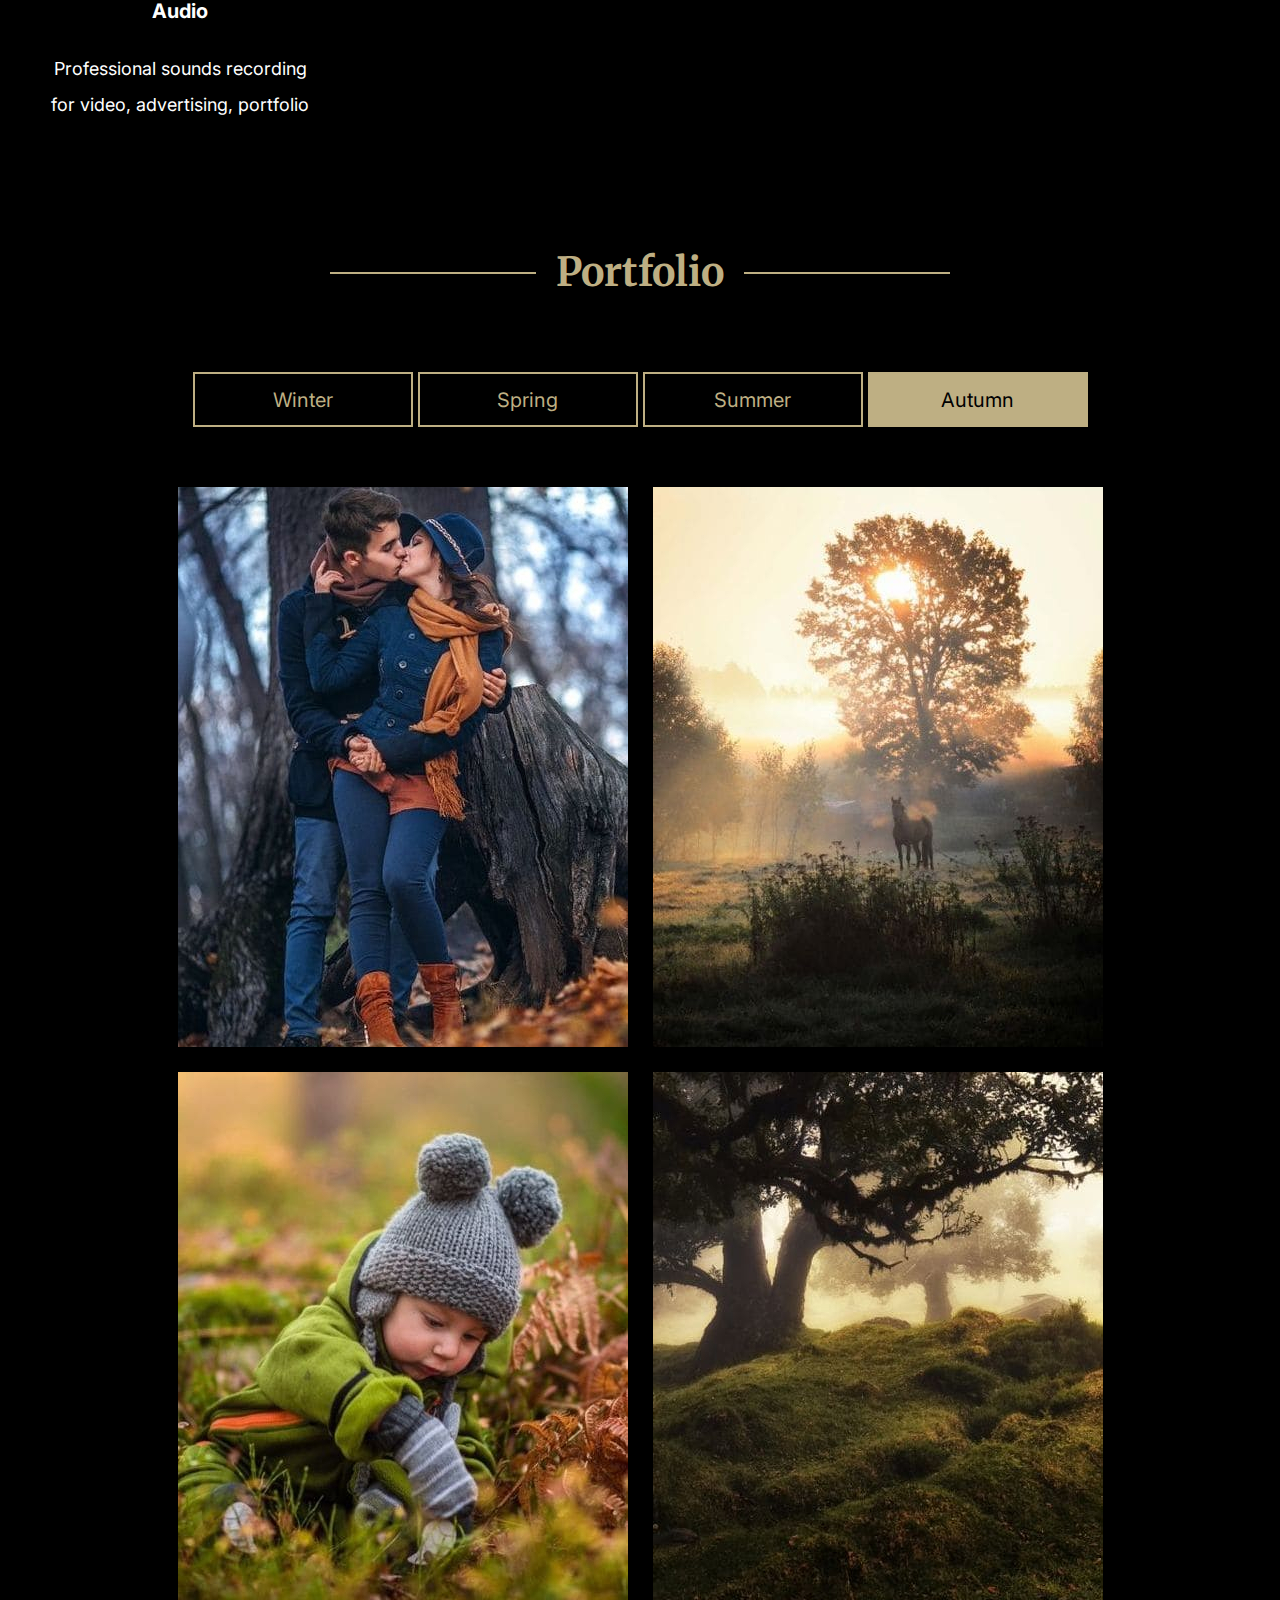
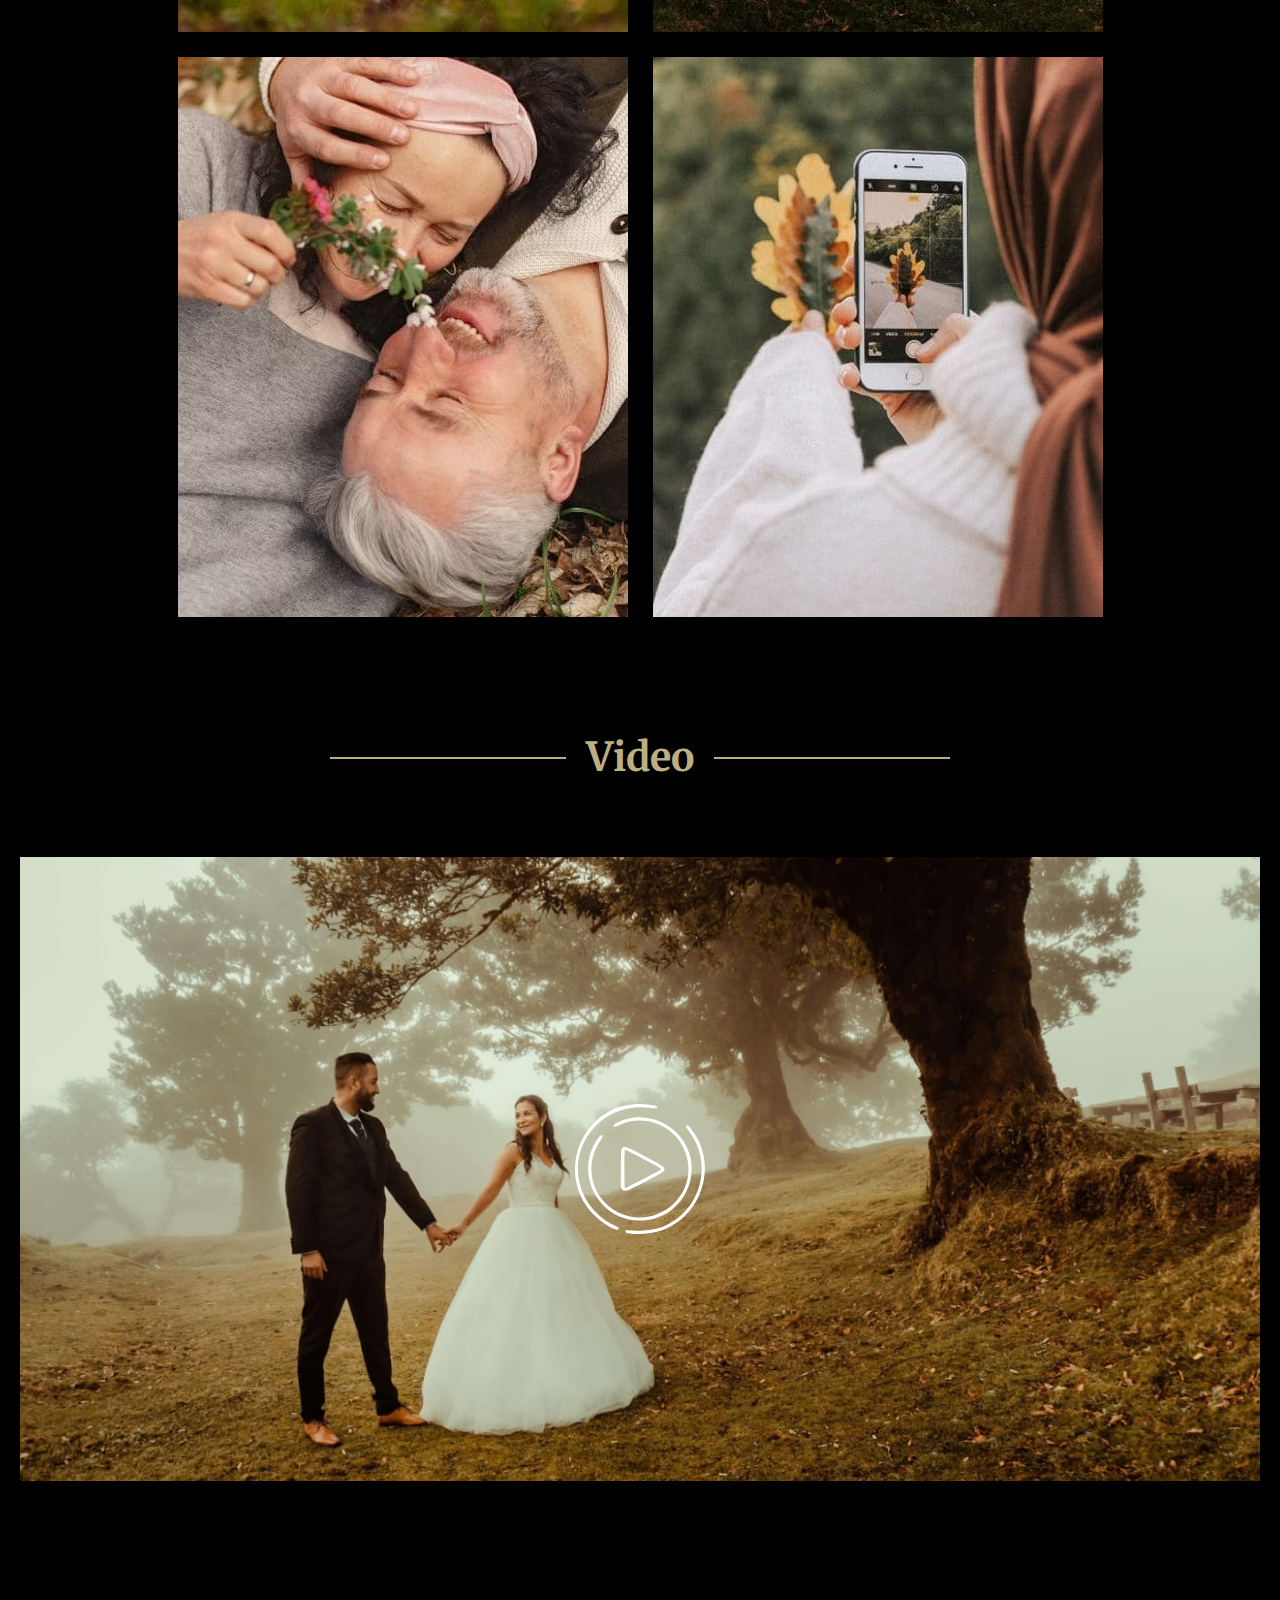
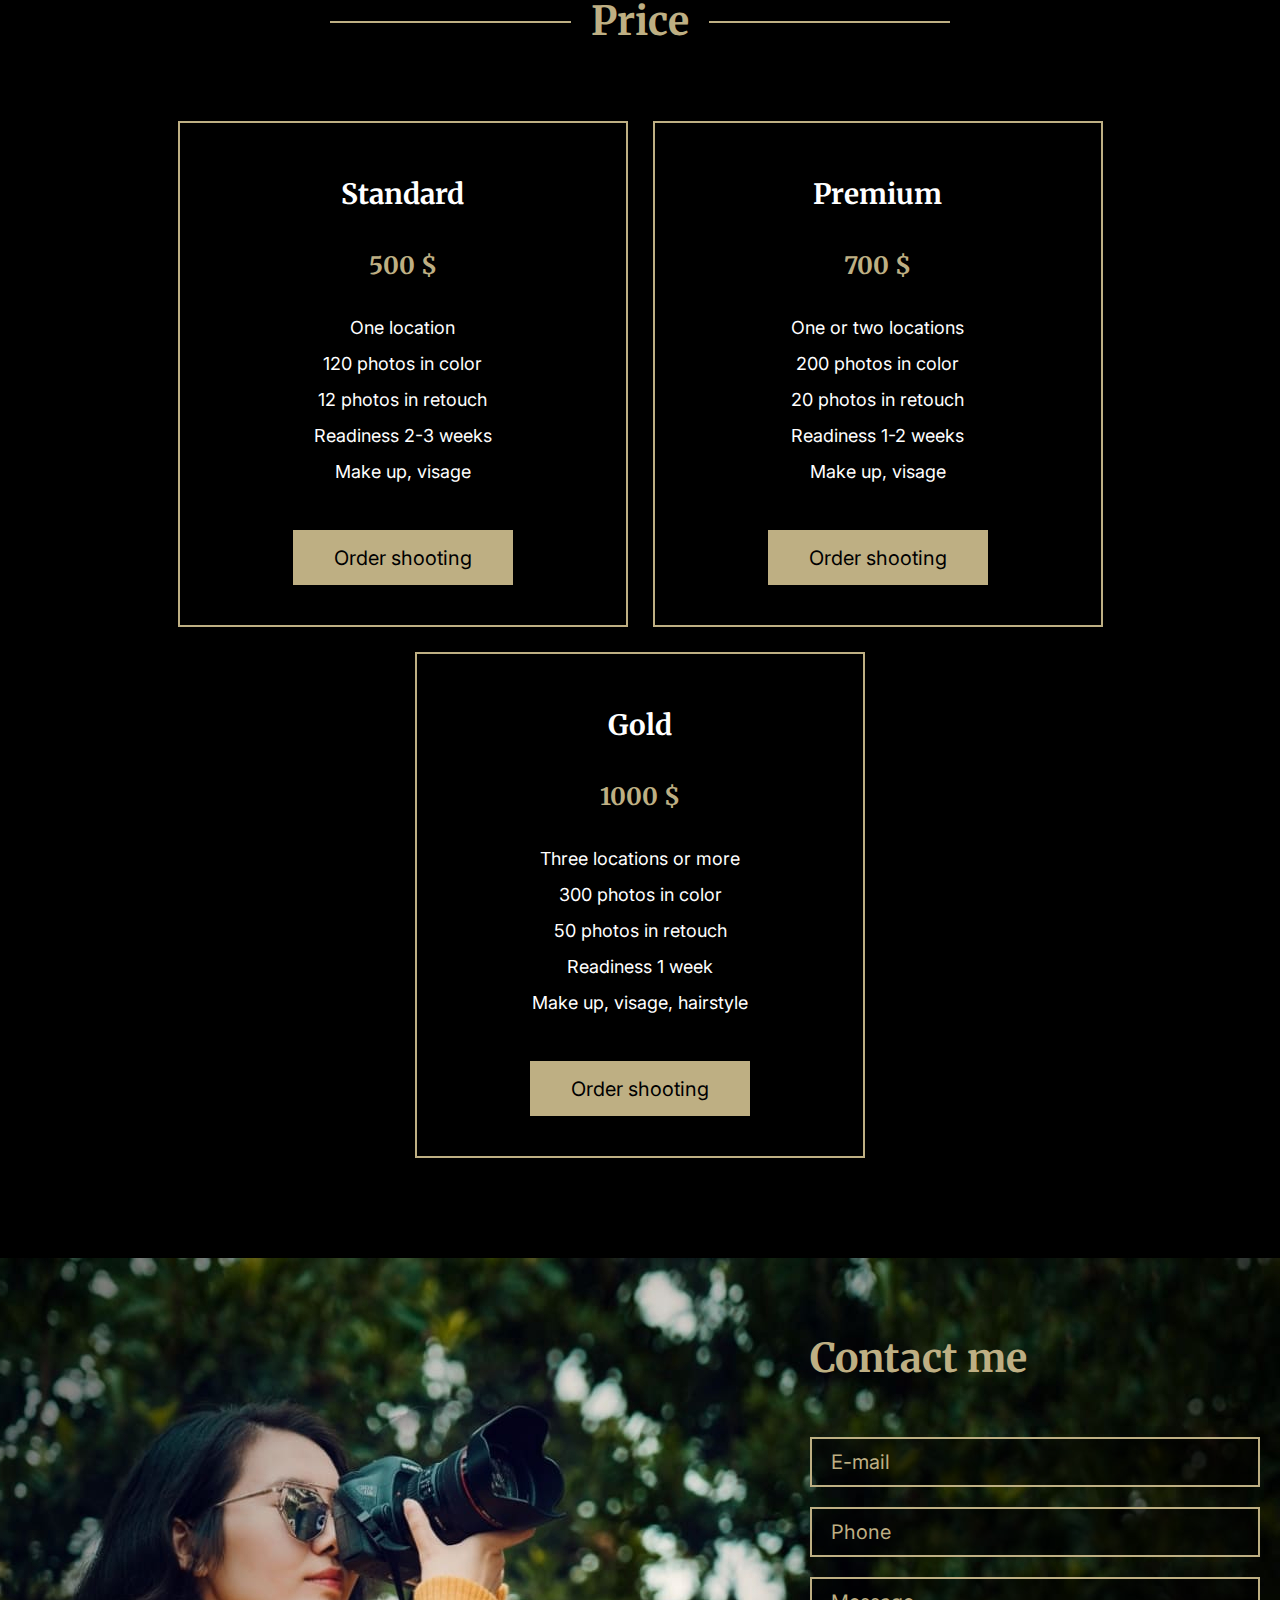
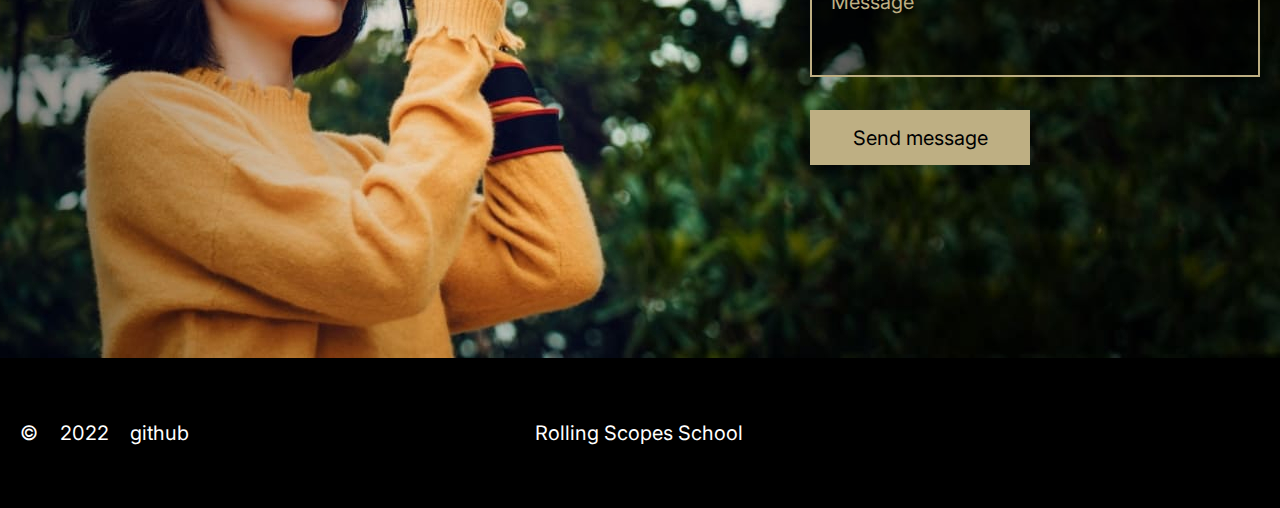
==== commit 2e884493: "feat: add change seasons in portfolio and change lang" ====
--- a/portfolio/index.html
+++ b/portfolio/index.html
@@ -20,11 +20,11 @@
       </svg>
       <nav class="nav">
         <ul class="nav-list">
-          <li class="nav-item"><a href="#skills">Skills</a></li>
-          <li class="nav-item"><a href="#portfolio">Portfolio</a></li>
-          <li class="nav-item"><a href="#video">Video</a></li>
-          <li class="nav-item"><a href="#price">Price</a></li>
-          <li class="nav-item"><a href="#contacts">Contacts</a></li>
+          <li class="nav-item"><a href="#skills" data-i18="skills">Skills</a></li>
+          <li class="nav-item"><a href="#portfolio" data-i18="portfolio">Portfolio</a></li>
+          <li class="nav-item"><a href="#video" data-i18="video">Video</a></li>
+          <li class="nav-item"><a href="#price" data-i18="price">Price</a></li>
+          <li class="nav-item"><a href="#contacts" data-i18="contacts">Contacts</a></li>
         </ul>
       </nav>
       <div class="hamburger" id="hamburger">
@@ -33,59 +33,59 @@
         <span class="line"></span>
       </div>
       <div class="switcher-languages">
-        <span class="switcher is-active">en</span> <span class="slash">/</span> <span class="switcher">ru</span>
+        <span class="switcher en is-active">en</span> <span class="slash">/</span> <span class="switcher ru">ru</span>
       </div>
     </div>
   </header>
 
   <main class="main">
       <section class="container hero">
-        <h1>Alexa Rise</h1>
-        <p>Save sincere emotions, romantic feelings and happy moments of life together with professional photographer Alexa Rise</p>
-        <button class="button button-light">Hire me</button>
+        <h1 data-i18="hero-title">Alexa Rise</h1>
+        <p data-i18="hero-text">Save sincere emotions, romantic feelings and happy moments of life together with professional photographer Alexa Rise</p>
+        <button class="button button-light" data-i18="hire">Hire me</button>
       </section>
       <section class="container skills" id="skills">
-          <h2 class="section-title"><span>Skills</span></h2>
+          <h2 class="section-title"><span data-i18="skills">Skills</span></h2>
           <ul class="skills-list">
             <li class="skills-item">
-              <h3>Digital photography</h3>
-              <p>High-quality photos in the studio and on the nature</p>
+              <h3 data-i18="skill-title-1">Digital photography</h3>
+              <p data-i18="skill-text-1">High-quality photos in the studio and on the nature</p>
             </li>
             <li class="skills-item">
-              <h3>Video shooting</h3>
-              <p>Capture your moments so that they always stay with you</p>
+              <h3 data-i18="skill-title-2">Video shooting</h3>
+              <p data-i18="skill-text-2">Capture your moments so that they always stay with you</p>
             </li>
             <li class="skills-item">
-              <h3>Retouch</h3>
-              <p>I strive to make photography surpass reality</p>
+              <h3 data-i18="skill-title-3">Retouch</h3>
+              <p data-i18="skill-text-3">I strive to make photography surpass reality</p>
             </li>
             <li class="skills-item">
-              <h3>Audio</h3>
-              <p>Professional sounds recording for video, advertising, portfolio</p>
+              <h3 data-i18="skill-title-4">Audio</h3>
+              <p data-i18="skill-text-4">Professional sounds recording for video, advertising, portfolio</p>
             </li>
           </ul>
         
       </section>
       <section class="container portfolio" id="portfolio">
-          <h2 class="section-title"><span>Portfolio</span></h2>
+          <h2 class="section-title"><span data-i18="portfolio">Portfolio</span></h2>
           <div class="buttons">
-            <button class="button button-dark">Winter</button>
-            <button class="button button-dark">Spring</button>
-            <button class="button button-dark">Summer</button>
-            <button class="button button-dark is-active">Autumn</button>
+            <button class="button button-dark portfolio-btn" data-season="winter" data-i18="winter">Winter</button>
+            <button class="button button-dark portfolio-btn" data-season="spring" data-i18="spring">Spring</button>
+            <button class="button button-dark portfolio-btn" data-season="summer" data-i18="summer">Summer</button>
+            <button class="button button-dark portfolio-btn is-active" data-season="autumn" data-i18="autumn">Autumn</button>
           </div>
           <div class="photos">
-            <img src="./assets/img/portfolio-img-1.jpg" alt="Пара у дерева">
-            <img src="./assets/img/portfolio-img-2.jpg" alt="Дерево и лошадь на рассвете">
-            <img src="./assets/img/portfolio-img-3.jpg" alt="Ребенок в траве">
-            <img src="./assets/img/portfolio-img-4.jpg" alt="Старые деревья на рассвете">
-            <img src="./assets/img/portfolio-img-5.jpg" alt="Пожилая пара">
-            <img src="./assets/img/portfolio-img-6.jpg" alt="Девушка фотографирует лист">
+            <img class="portfolio-image" src="./assets/img/autumn/portfolio-img-1.jpg" alt="Пара у дерева">
+            <img class="portfolio-image" src="./assets/img/autumn/portfolio-img-2.jpg" alt="Дерево и лошадь на рассвете">
+            <img class="portfolio-image" src="./assets/img/autumn/portfolio-img-3.jpg" alt="Ребенок в траве">
+            <img class="portfolio-image" src="./assets/img/autumn/portfolio-img-4.jpg" alt="Старые деревья на рассвете">
+            <img class="portfolio-image" src="./assets/img/autumn/portfolio-img-5.jpg" alt="Пожилая пара">
+            <img class="portfolio-image" src="./assets/img/autumn/portfolio-img-6.jpg" alt="Девушка фотографирует лист">
           </div>
       </section>
       <section class="video" id="video">
         <div class="container">
-          <h2 class="section-title"><span>Video</span></h2>
+          <h2 class="section-title"><span data-i18="video">Video</span></h2>
         </div>
         <div class="video-player">
           <img src="./assets/img/video-player.jpg" alt="Обложка свадебного видео">
@@ -93,61 +93,61 @@
         </div>
       </section>
       <section class="container price" id="price">
-          <h2 class="section-title"><span>Price</span></h2>
+          <h2 class="section-title"><span data-i18="price">Price</span></h2>
           <ul class="price-list">
             <li class="price-item">
               <h3>Standard</h3>
               <span>500 $</span>
               <div class="price-item-disclaimer">
-                <p>One location</p>
-                <p>120 photos in color</p>
-                <p>12 photos in retouch</p>
-                <p>Readiness 2-3 weeks</p>
-                <p>Make up, visage</p>
+                <p data-i18="price-description-1-span-1">One location</p>
+                <p data-i18="price-description-1-span-2">120 photos in color</p>
+                <p data-i18="price-description-1-span-3">12 photos in retouch</p>
+                <p data-i18="price-description-1-span-4">Readiness 2-3 weeks</p>
+                <p data-i18="price-description-1-span-5">Make up, visage</p>
               </div>
-              <button class="button button-light">Order shooting</button>
+              <button class="button button-light" data-i18="order">Order shooting</button>
             </li>
             <li class="price-item">
               <h3>Premium</h3>
               <span>700 $</span>
               <div class="price-item-disclaimer">
-                <p>One or two locations</p>
-                <p>200 photos in color</p>
-                <p>20 photos in retouch</p>
-                <p>Readiness 1-2 weeks</p>
-                <p>Make up, visage</p>
+                <p data-i18="price-description-2-span-1">One or two locations</p>
+                <p data-i18="price-description-2-span-2">200 photos in color</p>
+                <p data-i18="price-description-2-span-3">20 photos in retouch</p>
+                <p data-i18="price-description-2-span-4">Readiness 1-2 weeks</p>
+                <p data-i18="price-description-2-span-5">Make up, visage</p>
               </div>
-              <button class="button button-light">Order shooting</button>
+              <button class="button button-light" data-i18="order">Order shooting</button>
             </li>
             <li class="price-item">
               <h3>Gold</h3>
               <span>1000 $</span>
               <div class="price-item-disclaimer">
-                <p>Three locations or more</p>
-                <p>300 photos in color</p>
-                <p>50 photos in retouch</p>
-                <p>Readiness 1 week</p>
-                <p>Make up, visage, hairstyle</p>
+                <p data-i18="price-description-3-span-1">Three locations or more</p>
+                <p data-i18="price-description-3-span-2">300 photos in color</p>
+                <p data-i18="price-description-3-span-3">50 photos in retouch</p>
+                <p data-i18="price-description-3-span-4">Readiness 1 week</p>
+                <p data-i18="price-description-3-span-5">Make up, visage, hairstyle</p>
               </div>
-              <button class="button button-light">Order shooting</button>
+              <button class="button button-light" data-i18="order">Order shooting</button>
             </li>
           </ul>
       </section>
       <section class="container contacts" id="contacts">
         <div class="contacts-wrapper">
-          <h2 class="section-title">Contact me</h2>
+          <h2 class="section-title" data-i18="contact-me">Contact me</h2>
           <form action="#">
             <p>
-              <input type="email" placeholder="E-mail">
+              <input type="email" placeholder="E-mail" data-i18="email">
             </p>
             <p>
-              <input type="tel" placeholder="Phone">
+              <input type="tel" placeholder="Phone" data-i18="telephone">
             </p>
             <p>
-              <textarea placeholder="Message"></textarea>
+              <textarea placeholder="Message" data-i18="text-message"></textarea>
             </p>
             <p>
-              <button class="button button-light" type="submit">Send message</button>
+              <button class="button button-light" type="submit" data-i18="send-message">Send message</button>
             </p>
           </form>
         </div>
